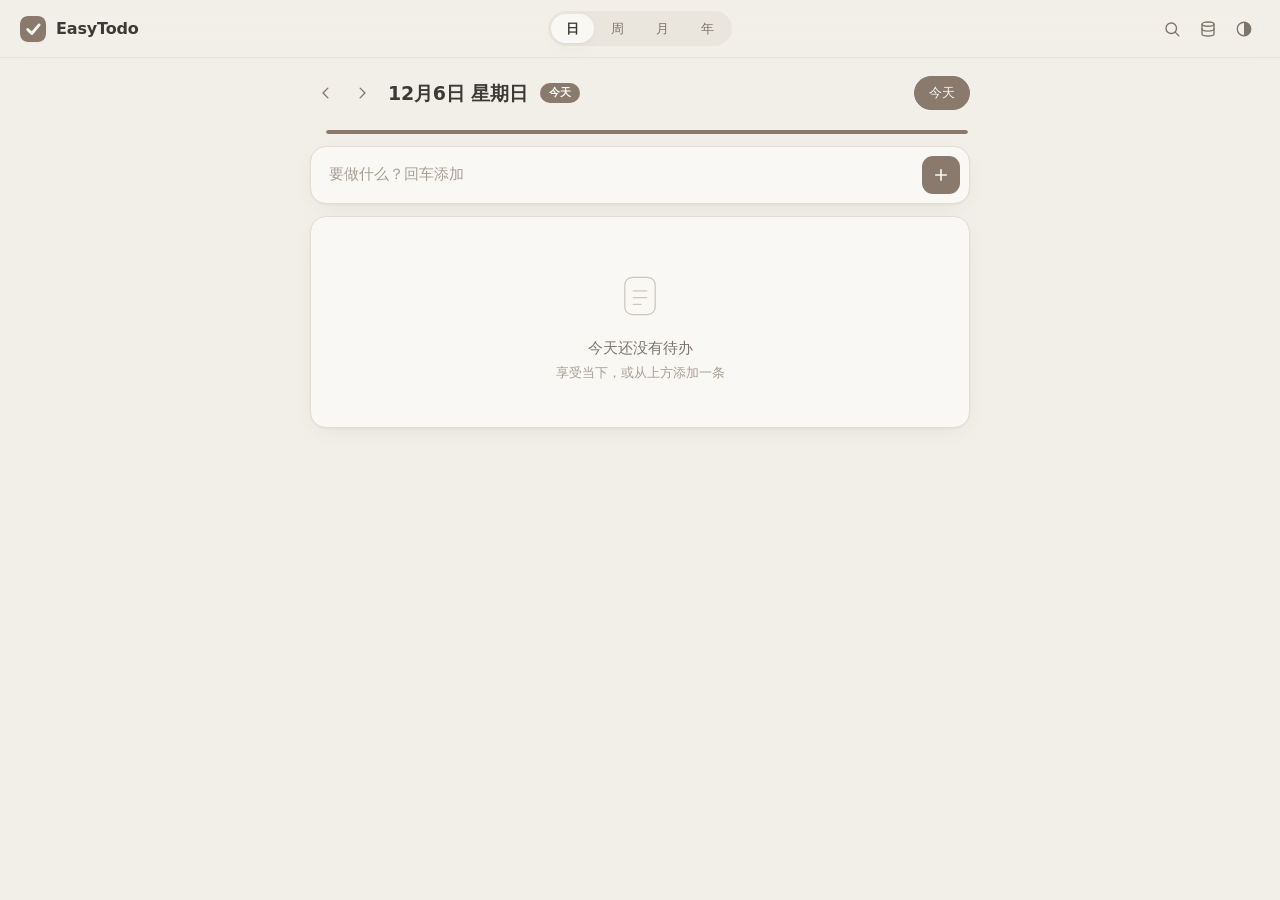
==== EasyTodo.html @ 851d1834 "rename entry to EasyTodo.html with ico icon, add setup.bat for desktop shortcut, and move data file " ====
<!doctype html>
<html lang="zh-CN" data-theme="linen">
<head>
<meta charset="utf-8">
<meta name="viewport" content="width=device-width,initial-scale=1,viewport-fit=cover">
<title>EasyTodo · 极简待办</title>
<meta name="description" content="EasyTodo —— 快速、离线、莫兰迪配色的极简待办清单">
<meta name="color-scheme" content="light dark">
<!-- 应用图标来源：阿里巴巴矢量图标库 iconfont，作者 Pudge1996
     https://www.iconfont.cn/user/detail?spm=a313x.search_index.0.d214f71f6.a36a3a81Rodd0R&uid=200154&nid=kkxEzm7HSVJs
     替换图标：保持文件名 EasyTodo.ico 不变，覆盖 ico/EasyTodo.ico 即可 -->
<link rel="icon" href="ico/EasyTodo.ico">
<script>
/* 首帧前恢复上次主题，避免闪白 */
try{var _s=JSON.parse(localStorage.getItem("easytodo.settings.v1"));if(_s&&_s.theme)document.documentElement.setAttribute("data-theme",_s.theme)}catch(e){}
</script>
<link rel="stylesheet" href="css/base.css">
<link rel="stylesheet" href="css/app.css">
<link rel="stylesheet" href="css/calendar.css">
<script defer src="js/utils.js"></script>
<script defer src="js/store.js"></script>
<script defer src="js/filestore.js"></script>
<script defer src="js/theme.js"></script>
<script defer src="js/view-day.js"></script>
<script defer src="js/view-week.js"></script>
<script defer src="js/view-month.js"></script>
<script defer src="js/view-year.js"></script>
<script defer src="js/app.js"></script>
</head>
<body>
<div id="app">
  <header class="topbar">
    <div class="brand">
      <svg class="logo" viewBox="0 0 64 64" aria-hidden="true"><rect width="64" height="64" rx="16" fill="var(--accent)"/><path d="M19 33l10 10 18-21" stroke="var(--on-accent)" stroke-width="7" fill="none" stroke-linecap="round" stroke-linejoin="round"/></svg>
      <span class="brand-name">EasyTodo</span>
    </div>
    <nav class="tabs" id="tabs" aria-label="视图切换">
      <button class="tab" data-view="day">日</button>
      <button class="tab" data-view="week">周</button>
      <button class="tab" data-view="month">月</button>
      <button class="tab" data-view="year">年</button>
    </nav>
    <div class="actions">
      <button class="icon-btn" id="btn-search" title="搜索（/）" aria-label="搜索">
        <svg viewBox="0 0 24 24"><circle cx="11" cy="11" r="7"/><path d="M16.5 16.5 21 21"/></svg>
      </button>
      <div class="theme-wrap" id="data-wrap">
        <button class="icon-btn" id="btn-data" title="数据存储" aria-label="数据存储" aria-haspopup="true">
          <svg viewBox="0 0 24 24"><ellipse cx="12" cy="5.5" rx="8" ry="2.8"/><path d="M4 5.5V18.5c0 1.55 3.58 2.8 8 2.8s8-1.25 8-2.8V5.5"/><path d="M4 12c0 1.55 3.58 2.8 8 2.8s8-1.25 8-2.8"/></svg>
        </button>
      </div>
      <div class="theme-wrap" id="theme-wrap">
        <button class="icon-btn" id="btn-theme" title="切换主题" aria-label="切换主题" aria-haspopup="true">
          <svg viewBox="0 0 24 24"><circle cx="12" cy="12" r="9"/><path class="fill" d="M12 3a9 9 0 0 1 0 18Z"/></svg>
        </button>
      </div>
    </div>
  </header>

  <div class="toolbar">
    <div class="toolbar-inner">
      <button class="icon-btn" id="btn-prev" title="上一个（←）" aria-label="上一周期">
        <svg viewBox="0 0 24 24"><path d="M14.5 5.5 8 12l6.5 6.5"/></svg>
      </button>
      <button class="icon-btn" id="btn-next" title="下一个（→）" aria-label="下一周期">
        <svg viewBox="0 0 24 24"><path d="M9.5 5.5 16 12l-6.5 6.5"/></svg>
      </button>
      <h1 class="period" id="period-title">—</h1>
      <span class="today-badge" id="today-badge" hidden>今天</span>
      <span class="spacer"></span>
      <button class="pill-btn" id="btn-today">今天</button>
    </div>
  </div>

  <main id="content" class="view"></main>
</div>

<div id="toast" role="status" aria-live="polite">
  <span id="toast-msg"></span>
  <button id="toast-act" hidden></button>
</div>

<noscript><p style="text-align:center;padding:48px;font-size:15px">EasyTodo 需要启用 JavaScript 才能运行。</p></noscript>
</body>
</html>
---- css/base.css ----
/* ============================================================
   EasyTodo · base.css
   重置样式 · 设计令牌 · 莫兰迪主题（4 明 2 暗）
   ============================================================ */

*, *::before, *::after { box-sizing: border-box; }

html {
  -webkit-text-size-adjust: 100%;
  background: var(--bg);
}

body {
  margin: 0;
  font-family: var(--font);
  font-size: 15px;
  line-height: 1.5;
  color: var(--text);
  background: var(--bg);
  -webkit-font-smoothing: antialiased;
  text-rendering: optimizeLegibility;
  min-height: 100vh;
  transition: background-color .35s ease, color .35s ease;
}

h1, h2, h3, p, figure { margin: 0; }
ul, ol { margin: 0; padding: 0; list-style: none; }
button, input, textarea, select { font: inherit; color: inherit; }
button { background: none; border: 0; padding: 0; cursor: pointer; }
input { outline: 0; }
svg { display: block; }
i { font-style: normal; }

::selection { background: var(--accent-soft); }
:focus-visible { outline: 2px solid var(--accent); outline-offset: 2px; }

* { scrollbar-width: thin; scrollbar-color: var(--border-strong) transparent; }
::-webkit-scrollbar { width: 9px; height: 9px; }
::-webkit-scrollbar-thumb {
  background: var(--border-strong);
  border-radius: 8px;
  border: 2px solid transparent;
  background-clip: content-box;
}
::-webkit-scrollbar-track { background: transparent; }

/* ---------- 全局令牌 ---------- */
:root {
  --font: system-ui, -apple-system, "Segoe UI", Roboto, "PingFang SC", "Hiragino Sans GB", "Microsoft YaHei UI", "Microsoft YaHei", sans-serif;
  --radius-s: 8px;
  --radius: 12px;
  --radius-l: 16px;
  --dur: .22s;
  --ease: cubic-bezier(.22, 1, .36, 1);
}

/* ---------- 莫兰迪主题 ---------- */

/* 亚麻米（默认 · 明） */
:root, [data-theme="linen"] {
  color-scheme: light;
  --bg: #F2EFE9;
  --surface: #FAF8F4;
  --surface-2: #EAE6DE;
  --border: #E2DDD2;
  --border-strong: #CFC7B8;
  --text: #3D3935;
  --text-2: #7C756B;
  --text-3: #A79E92;
  --accent: #8A7A6D;
  --on-accent: #FAF8F4;
  --accent-soft: rgba(138, 122, 109, .12);
  --danger: #B5736C;
  --c1: #C4A6A2; --c2: #A6B09B; --c3: #9DB0BC; --c4: #B0A4B6; --c5: #CDB894; --c6: #C69B80;
  --glow-1: rgba(196, 166, 162, .24);
  --glow-2: rgba(157, 176, 188, .20);
  --shadow-1: 0 1px 2px rgba(61,57,53,.04), 0 6px 24px -10px rgba(61,57,53,.14);
  --shadow-2: 0 16px 48px -12px rgba(61,57,53,.28);
}

/* 豆沙粉（明） */
[data-theme="rose"] {
  color-scheme: light;
  --bg: #F3EDEB;
  --surface: #FBF7F5;
  --surface-2: #EBE0DC;
  --border: #E6D9D4;
  --border-strong: #D4C0BA;
  --text: #43393A;
  --text-2: #867371;
  --text-3: #AC9A96;
  --accent: #AC7F7C;
  --on-accent: #FBF7F5;
  --accent-soft: rgba(172, 127, 124, .13);
  --danger: #B5736C;
  --c1: #C4A0A0; --c2: #A9B0A1; --c3: #9DAEBE; --c4: #B1A2B8; --c5: #D2BC97; --c6: #C89B84;
  --glow-1: rgba(196, 160, 160, .26);
  --glow-2: rgba(205, 188, 151, .18);
  --shadow-1: 0 1px 2px rgba(67,57,58,.04), 0 6px 24px -10px rgba(67,57,58,.14);
  --shadow-2: 0 16px 48px -12px rgba(67,57,58,.28);
}

/* 鼠尾草（明） */
[data-theme="sage"] {
  color-scheme: light;
  --bg: #EEF1EC;
  --surface: #F8FAF6;
  --surface-2: #E1E7DC;
  --border: #DCE2D4;
  --border-strong: #C6CFC0;
  --text: #3A4034;
  --text-2: #77816F;
  --text-3: #9DA694;
  --accent: #75886F;
  --on-accent: #F8FAF6;
  --accent-soft: rgba(117, 136, 111, .13);
  --danger: #B5736C;
  --c1: #C2A3A0; --c2: #A3B295; --c3: #98AEBD; --c4: #AC9FB6; --c5: #C9B78E; --c6: #C09B7F;
  --glow-1: rgba(163, 178, 149, .26);
  --glow-2: rgba(157, 176, 188, .16);
  --shadow-1: 0 1px 2px rgba(58,64,52,.04), 0 6px 24px -10px rgba(58,64,52,.14);
  --shadow-2: 0 16px 48px -12px rgba(58,64,52,.28);
}

/* 晨雾蓝（明） */
[data-theme="mist"] {
  color-scheme: light;
  --bg: #EEF0F2;
  --surface: #F9FAFB;
  --surface-2: #E3E7EB;
  --border: #DDE2E7;
  --border-strong: #C9D1D8;
  --text: #363B41;
  --text-2: #737C85;
  --text-3: #9AA3AC;
  --accent: #7C8FA0;
  --on-accent: #F9FAFB;
  --accent-soft: rgba(124, 143, 160, .13);
  --danger: #B5736C;
  --c1: #C2A3A0; --c2: #A3B295; --c3: #9DB0BC; --c4: #AC9FB6; --c5: #C9B78E; --c6: #C09B7F;
  --glow-1: rgba(157, 176, 188, .26);
  --glow-2: rgba(196, 166, 162, .16);
  --shadow-1: 0 1px 2px rgba(54,59,65,.04), 0 6px 24px -10px rgba(54,59,65,.14);
  --shadow-2: 0 16px 48px -12px rgba(54,59,65,.28);
}

/* 夜 · 墨（暗 · 暖炭） */
[data-theme="ink"] {
  color-scheme: dark;
  --bg: #232227;
  --surface: #2B2A30;
  --surface-2: #34333A;
  --border: #3A3941;
  --border-strong: #4C4B55;
  --text: #E8E4DC;
  --text-2: #A8A29A;
  --text-3: #7B756D;
  --accent: #A8988A;
  --on-accent: #232227;
  --accent-soft: rgba(168, 152, 138, .16);
  --danger: #C98D86;
  --c1: #B58F8B; --c2: #93A28B; --c3: #8AA0B0; --c4: #9C8FA6; --c5: #B4A17F; --c6: #B28A6E;
  --glow-1: rgba(181, 143, 139, .09);
  --glow-2: rgba(138, 160, 176, .09);
  --shadow-1: 0 1px 2px rgba(0,0,0,.30), 0 8px 28px -10px rgba(0,0,0,.42);
  --shadow-2: 0 18px 52px -12px rgba(0,0,0,.60);
}

/* 夜 · 雾蓝（暗 · 冷调） */
[data-theme="ocean"] {
  color-scheme: dark;
  --bg: #20242B;
  --surface: #282D36;
  --surface-2: #313844;
  --border: #38404C;
  --border-strong: #4B5563;
  --text: #E2E6EA;
  --text-2: #9AA5B1;
  --text-3: #6F7A87;
  --accent: #8FA3B3;
  --on-accent: #20242B;
  --accent-soft: rgba(143, 163, 179, .16);
  --danger: #C98D86;
  --c1: #B08A88; --c2: #90A48F; --c3: #88A0B4; --c4: #9A8DA8; --c5: #B0A07E; --c6: #B08566;
  --glow-1: rgba(136, 160, 180, .11);
  --glow-2: rgba(176, 138, 136, .08);
  --shadow-1: 0 1px 2px rgba(0,0,0,.30), 0 8px 28px -10px rgba(0,0,0,.42);
  --shadow-2: 0 18px 52px -12px rgba(0,0,0,.60);
}

/* 背景氛围光 */
body::before {
  content: "";
  position: fixed;
  inset: 0;
  z-index: -1;
  pointer-events: none;
  background:
    radial-gradient(640px 320px at 88% -60px, var(--glow-1), transparent 70%),
    radial-gradient(560px 300px at -80px 24%, var(--glow-2), transparent 70%);
}

/* 主题切换时的全局颜色过渡 */
body.theming, body.theming *, body.theming *::before, body.theming *::after {
  transition: background-color .35s ease, color .35s ease,
              border-color .35s ease, box-shadow .35s ease, fill .35s ease, stroke .35s ease !important;
}

/* 动效减弱 */
@media (prefers-reduced-motion: reduce) {
  *, *::before, *::after {
    animation-duration: .01ms !important;
    animation-iteration-count: 1 !important;
    transition-duration: .01ms !important;
  }
}
---- css/app.css ----
/* ============================================================
   EasyTodo · app.css
   应用外壳 · 工具栏 · 日视图 · 搜索 · Toast · 主题弹层
   ============================================================ */

/* ---------- 顶栏 ---------- */
.topbar {
  position: sticky;
  top: 0;
  z-index: 20;
  display: grid;
  grid-template-columns: 1fr auto 1fr;
  align-items: center;
  gap: 12px;
  height: 58px;
  padding: 0 20px;
  background: color-mix(in srgb, var(--bg) 82%, transparent);
  -webkit-backdrop-filter: blur(14px) saturate(1.4);
  backdrop-filter: blur(14px) saturate(1.4);
  border-bottom: 1px solid color-mix(in srgb, var(--border) 62%, transparent);
}

.brand {
  display: flex;
  align-items: center;
  gap: 10px;
  font-weight: 700;
  font-size: 16px;
  letter-spacing: -.01em;
  justify-self: start;
}
.logo { width: 26px; height: 26px; border-radius: 8px; box-shadow: var(--shadow-1); }

.tabs {
  display: flex;
  gap: 2px;
  padding: 3px;
  border-radius: 999px;
  background: var(--surface-2);
}
.tab {
  padding: 5px 15px;
  border-radius: 999px;
  font-size: 13px;
  color: var(--text-2);
  transition: background-color var(--dur), color var(--dur), box-shadow var(--dur);
}
.tab:hover { color: var(--text); }
.tab.on {
  background: var(--surface);
  color: var(--text);
  font-weight: 600;
  box-shadow: var(--shadow-1);
}

.actions {
  display: flex;
  align-items: center;
  gap: 4px;
  justify-self: end;
}

.icon-btn {
  width: 32px;
  height: 32px;
  border-radius: 9px;
  display: grid;
  place-items: center;
  color: var(--text-2);
  transition: background-color var(--dur), color var(--dur);
}
.icon-btn:hover { background: var(--surface-2); color: var(--text); }
.icon-btn svg {
  width: 18px;
  height: 18px;
  fill: none;
  stroke: currentColor;
  stroke-width: 1.8;
  stroke-linecap: round;
  stroke-linejoin: round;
}
.icon-btn svg .fill { fill: currentColor; stroke: none; }

.theme-wrap { position: relative; }

/* 主题弹层 */
.theme-pop {
  position: absolute;
  right: 0;
  top: 42px;
  min-width: 196px;
  display: grid;
  grid-template-columns: 1fr 1fr;
  gap: 2px;
  padding: 6px;
  background: var(--surface);
  border: 1px solid var(--border);
  border-radius: 14px;
  box-shadow: var(--shadow-2);
  z-index: 40;
  animation: pop-in .18s var(--ease);
}
.swatch {
  display: flex;
  align-items: center;
  gap: 8px;
  padding: 8px 10px;
  border-radius: 9px;
  font-size: 12.8px;
  color: var(--text-2);
  white-space: nowrap;
  transition: background-color var(--dur), color var(--dur);
}
.swatch:hover { background: var(--surface-2); color: var(--text); }
.swatch.on { background: var(--accent-soft); color: var(--text); font-weight: 600; }
.swatch .dots { display: flex; }
.swatch .dots i {
  width: 13px; height: 13px;
  border-radius: 50%;
  border: 1.5px solid color-mix(in srgb, var(--surface) 70%, transparent);
}
.swatch .dots i:first-child { margin-right: -5px; }

/* 数据面板 */
.data-pop {
  position: absolute;
  right: 0;
  top: 42px;
  min-width: 256px;
  display: flex;
  flex-direction: column;
  gap: 7px;
  padding: 12px;
  background: var(--surface);
  border: 1px solid var(--border);
  border-radius: 14px;
  box-shadow: var(--shadow-2);
  z-index: 40;
  animation: pop-in .18s var(--ease);
}
.dp-status {
  display: flex;
  align-items: center;
  gap: 8px;
  font-size: 12.5px;
  color: var(--text-2);
  padding-bottom: 8px;
  border-bottom: 1px solid var(--border);
}
.dp-dot {
  flex: none;
  width: 8px;
  height: 8px;
  border-radius: 50%;
  background: var(--text-3);
}
.dp-dot.ok { background: var(--c2); }
.dp-dot.warn { background: var(--c5); }

.dp-main {
  padding: 8px 10px;
  border-radius: 9px;
  background: var(--accent);
  color: var(--on-accent);
  font-size: 13px;
  font-weight: 600;
  text-align: center;
  transition: filter var(--dur);
}
.dp-main:hover { filter: brightness(1.06); }
.dp-main.ghost { background: var(--surface-2); color: var(--text); }

.dp-actions { display: flex; gap: 5px; }
.dp-btn {
  flex: 1;
  padding: 7px 6px;
  border-radius: 8px;
  border: 1px solid var(--border);
  font-size: 12.3px;
  color: var(--text-2);
  white-space: nowrap;
  transition: color var(--dur), border-color var(--dur), background-color var(--dur);
}
.dp-btn:hover:not(:disabled) {
  color: var(--text);
  border-color: var(--border-strong);
  background: var(--surface-2);
}
.dp-btn:disabled { opacity: .4; cursor: not-allowed; }

.dp-link {
  font-size: 11.5px;
  color: var(--text-3);
  text-decoration: underline;
  text-underline-offset: 3px;
  align-self: center;
}
.dp-link:hover { color: var(--danger); }

.dp-note {
  font-size: 11px;
  line-height: 1.6;
  color: var(--text-3);
  border-top: 1px dashed var(--border);
  padding-top: 8px;
}

/* ---------- 工具栏 ---------- */
.toolbar { padding: 18px 0 6px; }
.toolbar-inner {
  margin: 0 auto;
  display: flex;
  align-items: center;
  gap: 4px;
  padding: 0 20px;
}
.period {
  font-size: 19px;
  font-weight: 650;
  letter-spacing: -.01em;
  margin-left: 6px;
  font-variant-numeric: tabular-nums;
}
.today-badge {
  font-size: 11px;
  font-weight: 600;
  padding: 2px 9px;
  margin-left: 8px;
  border-radius: 999px;
  background: var(--accent);
  color: var(--on-accent);
}
.spacer { flex: 1; }

.pill-btn {
  padding: 6px 14px;
  border-radius: 999px;
  border: 1px solid var(--border);
  background: var(--surface);
  color: var(--text-2);
  font-size: 13px;
  transition: color var(--dur), border-color var(--dur), background-color var(--dur);
}
.pill-btn:hover { color: var(--text); border-color: var(--border-strong); }
.pill-btn.on {
  background: var(--accent);
  border-color: var(--accent);
  color: var(--on-accent);
}

/* ---------- 视图容器宽度 ---------- */
.view { margin: 0 auto; padding: 12px 20px 90px; }
body[data-view="day"]   .view { max-width: 700px; }
body[data-view="week"]  .view { max-width: 1120px; }
body[data-view="month"] .view { max-width: 980px; }
body[data-view="year"]  .view { max-width: 1120px; }
body[data-view="day"]   .toolbar-inner { max-width: 700px; }
body[data-view="week"]  .toolbar-inner { max-width: 1120px; }
body[data-view="month"] .toolbar-inner { max-width: 980px; }
body[data-view="year"]  .toolbar-inner { max-width: 1120px; }

/* ---------- 通用卡片 ---------- */
.card {
  background: var(--surface);
  border: 1px solid var(--border);
  border-radius: var(--radius-l);
  box-shadow: var(--shadow-1);
}

/* ---------- 日视图 ---------- */
.day-meta {
  display: flex;
  align-items: center;
  gap: 14px;
  margin: 2px 2px 12px;
}
.day-meta .num {
  font-size: 12.5px;
  color: var(--text-2);
  white-space: nowrap;
  font-variant-numeric: tabular-nums;
}
.progress {
  flex: 1;
  height: 4px;
  border-radius: 3px;
  background: var(--surface-2);
  overflow: hidden;
}
.progress > i {
  display: block;
  height: 100%;
  border-radius: 3px;
  background: var(--accent);
  transition: width .45s var(--ease), background-color .35s ease;
}

.add-card {
  display: flex;
  align-items: center;
  gap: 8px;
  padding: 9px 9px 9px 16px;
  margin-bottom: 12px;
}
.add-card input {
  flex: 1;
  min-width: 0;
  border: 0;
  background: none;
  font-size: 15px;
  color: var(--text);
}
.add-card input::placeholder { color: var(--text-3); }
.add-card.shake { animation: shake .35s ease; }
@keyframes shake {
  20% { transform: translateX(-4px); }
  45% { transform: translateX(4px); }
  70% { transform: translateX(-2px); }
  90% { transform: translateX(2px); }
}
.add-btn {
  flex: none;
  width: 38px;
  height: 38px;
  border-radius: 11px;
  display: grid;
  place-items: center;
  background: var(--accent);
  color: var(--on-accent);
  transition: transform .15s var(--ease), filter var(--dur);
}
.add-btn:hover { filter: brightness(1.06); }
.add-btn:active { transform: scale(.92); }
.add-btn svg {
  width: 18px; height: 18px;
  fill: none; stroke: currentColor;
  stroke-width: 2.2; stroke-linecap: round;
}

.list-card { padding: 6px; }

/* 单条待办 */
.todo {
  display: flex;
  align-items: center;
  gap: 11px;
  padding: 11px 10px 11px 13px;
  border-radius: var(--radius);
  transition: background-color .15s, height .28s var(--ease),
              opacity .22s, padding .28s var(--ease);
}
.todo:hover { background: var(--surface-2); }
.todo.leaving {
  height: 0 !important;
  opacity: 0;
  padding-top: 0 !important;
  padding-bottom: 0 !important;
  overflow: hidden;
  pointer-events: none;
}
.todo.item-in { animation: item-in .32s var(--ease) both; }
@keyframes item-in {
  from { opacity: 0; transform: translateY(6px); }
  to   { opacity: 1; transform: none; }
}

.tick {
  flex: none;
  width: 4px;
  height: 17px;
  border-radius: 3px;
  background: var(--cc, var(--accent));
  transition: opacity .3s, background-color .3s;
}
.todo.done .tick { opacity: .35; }

.check {
  flex: none;
  width: 21px;
  height: 21px;
  border-radius: 7px;
  border: 1.5px solid var(--text-3);
  display: grid;
  place-items: center;
  transition: background-color .2s, border-color .2s, transform .15s var(--ease);
}
.check:hover { border-color: var(--accent); }
.check:active { transform: scale(.88); }
.check svg {
  width: 13px;
  height: 13px;
  fill: none;
  stroke: var(--on-accent);
  stroke-width: 2.8;
  stroke-linecap: round;
  stroke-linejoin: round;
  stroke-dasharray: 20;
  stroke-dashoffset: 20;
  transition: stroke-dashoffset .3s var(--ease) .05s;
}
.todo.done .check { background: var(--accent); border-color: var(--accent); }
.todo.done .check svg { stroke-dashoffset: 0; }

.todo .title {
  font-size: 14.8px;
  line-height: 1.45;
  word-break: break-word;
  transition: color .3s;
  cursor: default;
}
.todo.done .title {
  color: var(--text-3);
  text-decoration: line-through;
  text-decoration-thickness: 1px;
  text-decoration-color: var(--text-3);
}

.acts {
  margin-left: auto;
  display: flex;
  gap: 2px;
  opacity: 0;
  transition: opacity .15s;
}
.todo:hover .acts, .todo:focus-within .acts { opacity: 1; }
@media (hover: none) { .acts { opacity: .65; } }

.mini-btn {
  width: 26px;
  height: 26px;
  border-radius: 7px;
  display: grid;
  place-items: center;
  color: var(--text-3);
  transition: background-color .15s, color .15s;
}
.mini-btn:hover { background: var(--border); color: var(--text); }
.mini-btn.danger:hover { color: var(--danger); }
.mini-btn svg {
  width: 15px; height: 15px;
  fill: none; stroke: currentColor;
  stroke-width: 1.8; stroke-linecap: round; stroke-linejoin: round;
}

.edit-input {
  flex: 1;
  min-width: 0;
  background: none;
  border: 0;
  border-bottom: 1.5px solid var(--accent);
  font-size: 14.8px;
  padding: 2px 0;
  color: var(--text);
}

/* 分组标签 */
.group-label {
  display: flex;
  align-items: center;
  gap: 10px;
  padding: 14px 8px 6px;
  font-size: 11.5px;
  letter-spacing: .08em;
  color: var(--text-3);
  user-select: none;
}
.group-label::after { content: ""; flex: 1; height: 1px; background: var(--border); }

/* 空状态 */
.empty {
  text-align: center;
  padding: 46px 0 38px;
  color: var(--text-3);
}
.empty svg {
  width: 54px; height: 54px;
  margin: 0 auto 14px;
  fill: none;
  stroke: currentColor;
  stroke-width: 1.5;
  stroke-linecap: round;
  opacity: .55;
}
.empty .t1 { font-size: 15px; color: var(--text-2); font-weight: 550; }
.empty .t2 { font-size: 12.5px; margin-top: 5px; }

/* ---------- 喝彩动画粒子 ---------- */
.confetti {
  position: fixed;
  pointer-events: none;
  z-index: 90;
  border-radius: 2px;
}
.cheer {
  position: fixed;
  pointer-events: none;
  z-index: 90;
  font-size: 22px;
}

/* ---------- Toast ---------- */
#toast {
  position: fixed;
  left: 50%;
  bottom: 30px;
  z-index: 80;
  display: flex;
  align-items: center;
  gap: 14px;
  max-width: min(86vw, 480px);
  padding: 11px 18px;
  border-radius: 13px;
  background: var(--text);
  color: var(--bg);
  font-size: 13.5px;
  box-shadow: var(--shadow-2);
  opacity: 0;
  transform: translateX(-50%) translateY(10px);
  pointer-events: none;
  transition: opacity .3s var(--ease), transform .3s var(--ease);
}
#toast.show {
  opacity: 1;
  transform: translateX(-50%);
  pointer-events: auto;
}
#toast #toast-msg {
  overflow: hidden;
  text-overflow: ellipsis;
  white-space: nowrap;
}
#toast #toast-act {
  font-weight: 650;
  letter-spacing: .02em;
  text-decoration: underline;
  text-underline-offset: 3px;
  opacity: .9;
}
#toast #toast-act:hover { opacity: 1; }

/* ---------- 搜索浮层 ---------- */
.overlay {
  position: fixed;
  inset: 0;
  z-index: 60;
  display: none;
  justify-content: center;
  align-items: flex-start;
  padding: 12vh 16px 0;
  background: color-mix(in srgb, var(--text) 16%, transparent);
  -webkit-backdrop-filter: blur(6px);
  backdrop-filter: blur(6px);
}
.overlay.open { display: flex; }

.search-panel {
  width: min(580px, 100%);
  background: var(--surface);
  border: 1px solid var(--border);
  border-radius: 18px;
  box-shadow: var(--shadow-2);
  overflow: hidden;
  animation: pop-in .2s var(--ease);
}
@keyframes pop-in {
  from { opacity: 0; transform: translateY(-6px) scale(.98); }
  to   { opacity: 1; transform: none; }
}
.search-row {
  display: flex;
  align-items: center;
  gap: 10px;
  padding: 15px 18px;
}
.search-row svg {
  width: 18px; height: 18px;
  fill: none; stroke: var(--text-3);
  stroke-width: 1.8; stroke-linecap: round;
}
.search-row input {
  flex: 1;
  min-width: 0;
  border: 0;
  background: none;
  font-size: 15.5px;
  color: var(--text);
}
.search-row input::placeholder { color: var(--text-3); }
.search-row kbd {
  font-family: var(--font);
  font-size: 11px;
  color: var(--text-3);
  border: 1px solid var(--border);
  border-radius: 6px;
  padding: 2px 6px;
}
.search-hint, .search-empty {
  padding: 30px 18px;
  text-align: center;
  color: var(--text-3);
  font-size: 13px;
}
.results {
  max-height: 52vh;
  overflow-y: auto;
  border-top: 1px solid var(--border);
  padding: 6px;
}
.result {
  display: flex;
  align-items: center;
  gap: 10px;
  padding: 10px 12px;
  border-radius: 10px;
  font-size: 14px;
  cursor: pointer;
  transition: background-color .12s;
}
.result:hover { background: var(--surface-2); }
.result .rdate {
  flex: none;
  min-width: 96px;
  font-size: 12px;
  color: var(--text-2);
  font-variant-numeric: tabular-nums;
}
.result .rdate.today { color: var(--accent); font-weight: 650; }
.rdot {
  flex: none;
  width: 8px; height: 8px;
  border-radius: 50%;
  background: var(--cc, var(--accent));
}
.result .rtitle {
  flex: 1;
  min-width: 0;
  overflow: hidden;
  text-overflow: ellipsis;
  white-space: nowrap;
}
.result.done .rtitle {
  text-decoration: line-through;
  color: var(--text-3);
}

/* ---------- 响应式 ---------- */
@media (max-width: 640px) {
  .topbar { padding: 0 12px; height: 54px; }
  .brand-name { display: none; }
  .tab { padding: 5px 11px; }
  .toolbar-inner, .view { padding-left: 14px; padding-right: 14px; }
  .period { font-size: 17px; }
  .day-head h2 { font-size: 23px; }
}
---- css/calendar.css ----
/* ============================================================
   EasyTodo · calendar.css
   周视图 · 月视图 · 年视图
   ============================================================ */

/* ============ 周视图 ============ */
.week-scroller { overflow-x: auto; padding-bottom: 6px; }
.week {
  display: grid;
  grid-template-columns: repeat(7, 1fr);
  gap: 8px;
  min-width: 860px;
}

.wcol {
  display: flex;
  flex-direction: column;
  min-height: 400px;
  background: var(--surface);
  border: 1px solid var(--border);
  border-radius: var(--radius-l);
  box-shadow: var(--shadow-1);
  overflow: hidden;
  transition: border-color var(--dur), box-shadow var(--dur);
}
.wcol.today {
  border-color: var(--accent);
  box-shadow: 0 0 0 1px var(--accent), var(--shadow-1);
  background: color-mix(in srgb, var(--accent) 5%, var(--surface));
}

.wcol-h {
  display: flex;
  align-items: baseline;
  gap: 6px;
  padding: 11px 13px 9px;
  border-bottom: 1px solid var(--border);
}
.wcol.today .wcol-h { border-bottom-color: color-mix(in srgb, var(--accent) 35%, transparent); }
.wcol-h .wd { font-size: 12px; color: var(--text-3); }
.wcol-h .wnum {
  font-size: 16px;
  font-weight: 650;
  font-variant-numeric: tabular-nums;
}
.wcol.today .wnum { color: var(--accent); }
.wcol-h .wcnt {
  margin-left: auto;
  font-size: 11px;
  color: var(--text-3);
  font-variant-numeric: tabular-nums;
}

.wcol-b {
  flex: 1;
  overflow-y: auto;
  padding: 7px;
  display: flex;
  flex-direction: column;
  gap: 4px;
}
.chip {
  display: flex;
  align-items: center;
  gap: 7px;
  width: 100%;
  text-align: left;
  padding: 6px 8px;
  border-radius: var(--radius-s);
  background: var(--surface-2);
  transition: filter .15s, background-color .15s;
}
.chip:hover { filter: brightness(.97); }
.chip .cdot {
  flex: none;
  width: 7px; height: 7px;
  border-radius: 50%;
  background: var(--cc, var(--accent));
  transition: background-color .3s;
}
.chip .ctext {
  font-size: 12.6px;
  line-height: 1.4;
  overflow: hidden;
  text-overflow: ellipsis;
  white-space: nowrap;
  transition: color .3s;
}
.chip.done { background: transparent; }
.chip.done .cdot { background: var(--text-3); }
.chip.done .ctext {
  color: var(--text-3);
  text-decoration: line-through;
  text-decoration-thickness: 1px;
}

.wcol-empty {
  padding: 14px 0;
  text-align: center;
  color: var(--text-3);
  font-size: 11.5px;
  opacity: .7;
}

.wcol-f {
  padding: 8px;
  border-top: 1px dashed var(--border);
  color: var(--text-3);
  font-size: 12px;
  text-align: center;
  transition: color var(--dur), background-color var(--dur);
}
.wcol-f:hover { color: var(--accent); background: var(--accent-soft); }

/* ============ 月视图 ============ */
.weekdays {
  display: grid;
  grid-template-columns: repeat(7, 1fr);
  gap: 6px;
  margin-bottom: 8px;
}
.weekdays span {
  text-align: center;
  font-size: 12px;
  color: var(--text-3);
  user-select: none;
}

.month {
  display: grid;
  grid-template-columns: repeat(7, 1fr);
  gap: 6px;
}

.mcell {
  display: flex;
  flex-direction: column;
  gap: 5px;
  min-height: 108px;
  padding: 8px 9px;
  background: var(--surface);
  border: 1px solid var(--border);
  border-radius: var(--radius);
  cursor: pointer;
  transition: border-color var(--dur), box-shadow var(--dur), transform .15s var(--ease);
}
.mcell:hover {
  border-color: var(--border-strong);
  box-shadow: var(--shadow-1);
}
.mcell:active { transform: scale(.985); }
.mcell.out { opacity: .42; }
.mcell.today {
  border-color: var(--accent);
  box-shadow: 0 0 0 1px var(--accent);
  background: color-mix(in srgb, var(--accent) 5%, var(--surface));
}

.mcell-top {
  display: flex;
  align-items: center;
  justify-content: space-between;
  gap: 4px;
}
.mnum {
  width: 23px;
  height: 23px;
  display: grid;
  place-items: center;
  border-radius: 50%;
  font-size: 12.5px;
  color: var(--text-2);
  font-variant-numeric: tabular-nums;
}
.mcell.today .mnum {
  background: var(--accent);
  color: var(--on-accent);
  font-weight: 650;
}
.mmore {
  font-size: 11px;
  color: var(--text-3);
  font-variant-numeric: tabular-nums;
}

.mchips {
  display: flex;
  flex-direction: column;
  gap: 3px;
  overflow: hidden;
}
.mchip {
  display: flex;
  align-items: center;
  gap: 6px;
  min-width: 0;
  font-size: 11.8px;
  line-height: 1.5;
  color: var(--text-2);
}
.mchip i {
  flex: none;
  width: 6px; height: 6px;
  border-radius: 50%;
  background: var(--cc, var(--accent));
  transition: background-color .3s;
}
.mchip span {
  overflow: hidden;
  text-overflow: ellipsis;
  white-space: nowrap;
  transition: color .3s;
}
.mchip.done span {
  color: var(--text-3);
  text-decoration: line-through;
  text-decoration-thickness: 1px;
}
.mchip.done i { background: var(--text-3); }

/* 移动端指示点（配合 media query 显示） */
.mdots { display: none; gap: 4px; flex-wrap: wrap; margin-top: auto; }
.mdots i {
  width: 5px; height: 5px;
  border-radius: 50%;
  background: var(--cc, var(--accent));
}

/* ============ 年视图 ============ */
.year-grid {
  display: grid;
  grid-template-columns: repeat(auto-fill, minmax(216px, 1fr));
  gap: 12px;
}

.ym {
  padding: 13px 13px 11px;
  background: var(--surface);
  border: 1px solid var(--border);
  border-radius: var(--radius-l);
  box-shadow: var(--shadow-1);
}
.ym-h {
  display: flex;
  align-items: center;
  justify-content: space-between;
  width: 100%;
  padding: 2px 2px 10px;
  border-radius: 8px;
  transition: color var(--dur);
}
.ym-h .ym-name { font-size: 13.5px; font-weight: 650; }
.ym-h .ym-count {
  font-size: 11px;
  color: var(--text-3);
  font-variant-numeric: tabular-nums;
}
.ym-h:hover .ym-name { color: var(--accent); }
.ym-h:hover .ym-count { color: var(--text-2); }

.ym-dots {
  display: grid;
  grid-template-columns: repeat(7, 1fr);
  gap: 3px;
}
.ym-d {
  width: 100%;
  aspect-ratio: 1;
  border-radius: 5px;
  background: var(--surface-2);
  transition: transform .12s var(--ease), box-shadow var(--dur), background-color .3s;
}
.ym-d:hover { transform: scale(1.18); }
.ym-d[data-l="1"] { background: color-mix(in srgb, var(--accent) 30%, var(--surface-2)); }
.ym-d[data-l="2"] { background: color-mix(in srgb, var(--accent) 62%, var(--surface-2)); }
.ym-d[data-l="3"] { background: var(--accent); }
.ym-d.today { box-shadow: inset 0 0 0 1.5px var(--text-2); }
.ym-d.blank { background: none; pointer-events: none; }

/* ---------- 响应式 ---------- */
@media (max-width: 900px) {
  .wcol { min-height: 320px; }
}

@media (max-width: 640px) {
  .week { min-width: 820px; }
  .mcell { min-height: 64px; padding: 6px 7px; }
  .mchips { display: none; }
  .mdots { display: flex; }
  .mnum { width: 21px; height: 21px; font-size: 11.5px; }
  .year-grid { grid-template-columns: repeat(auto-fill, minmax(158px, 1fr)); gap: 8px; }
  .ym { padding: 10px 10px 8px; }
}
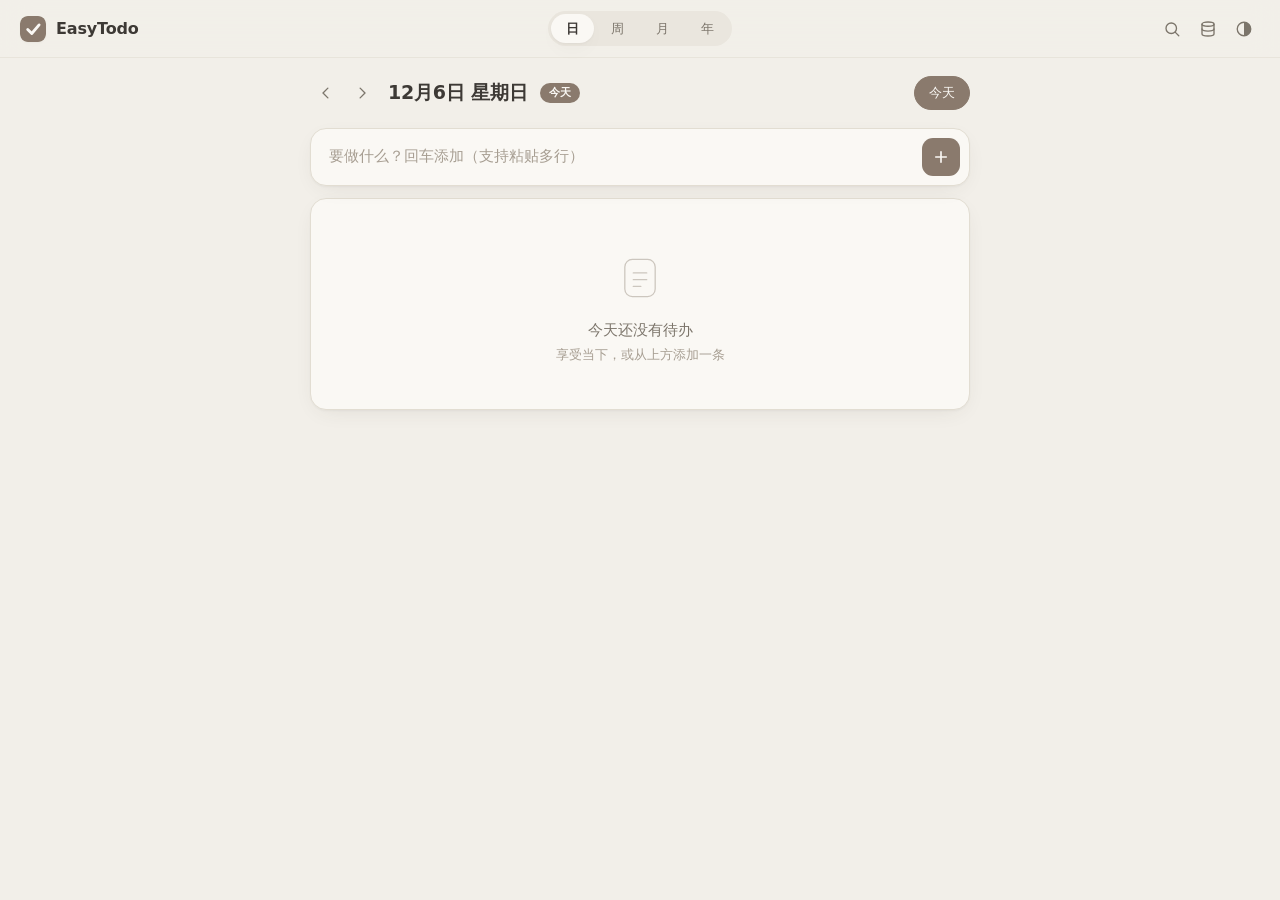
==== commit e0fd1bbf: "Add dual side rails: calendar navigator and today overview for wide screens" ====
--- a/EasyTodo.html
+++ b/EasyTodo.html
@@ -25,6 +25,7 @@
 <script defer src="js/view-week.js"></script>
 <script defer src="js/view-month.js"></script>
 <script defer src="js/view-year.js"></script>
+<script defer src="js/rail.js"></script>
 <script defer src="js/app.js"></script>
 </head>
 <body>
@@ -72,7 +73,12 @@
     </div>
   </div>
 
+  <!-- 双翼侧栏（≥1240px 宽屏显示）：左=日历导航 · 右=今日概览 -->
+  <aside id="rail-left" class="rail" aria-label="日历导航"></aside>
+
   <main id="content" class="view"></main>
+
+  <aside id="rail-right" class="rail" aria-label="今日概览"></aside>
 </div>
 
 <div id="toast" role="status" aria-live="polite">
--- a/css/base.css
+++ b/css/base.css
@@ -4,6 +4,9 @@
    ============================================================ */
 
 *, *::before, *::after { box-sizing: border-box; }
+
+/* hidden 属性必须始终生效（防止组件的 display 覆盖 UA 的 display:none） */
+[hidden] { display: none !important; }
 
 html {
   -webkit-text-size-adjust: 100%;
--- a/css/app.css
+++ b/css/app.css
@@ -280,6 +280,12 @@
   white-space: nowrap;
   font-variant-numeric: tabular-nums;
 }
+/* 过去日期的一键顺延按钮 */
+.day-meta .carry-btn {
+  flex-shrink: 0;
+  padding: 4px 12px;
+  font-size: 12px;
+}
 .progress {
   flex: 1;
   height: 4px;
@@ -336,6 +342,305 @@
   fill: none; stroke: currentColor;
   stroke-width: 2.2; stroke-linecap: round;
 }
+
+/* 过去日期锁定态 + 补记模式开关 */
+.add-card.locked input { color: var(--text-3); cursor: not-allowed; }
+.add-card.locked .add-btn { opacity: .35; pointer-events: none; }
+.bf-btn { flex: none; padding: 4px 11px; font-size: 12px; }
+.check:disabled { cursor: default; }
+.check:disabled:active { transform: none; }
+.check:disabled:hover { border-color: var(--accent); }
+
+/* 补记时间选择弹窗 */
+.bf-mask {
+  position: fixed;
+  inset: 0;
+  z-index: 70;
+  background: var(--mask, rgba(30, 25, 20, .35));
+  display: flex;
+  align-items: center;
+  justify-content: center;
+  padding: 20px;
+  animation: bf-in .18s ease;
+}
+@keyframes bf-in { from { opacity: 0; } }
+.bf-card { width: min(340px, 94vw); padding: 18px 18px 14px; }
+.bf-head { font-size: 15.5px; margin: 0 0 2px; }
+.bf-sub { font-size: 12px; color: var(--text-3); margin: 0 0 12px; }
+.bf-title {
+  width: 100%;
+  border: 1px solid var(--border);
+  border-radius: 9px;
+  padding: 8px 10px;
+  font-size: 14px;
+  color: var(--text);
+  background: var(--surface);
+  margin-bottom: 10px;
+}
+.bf-title:focus { border-color: var(--accent); }
+.bf-row {
+  position: relative;
+  display: flex;
+  align-items: center;
+  gap: 8px;
+  margin-top: 6px;
+}
+.bf-row::before {
+  content: '';
+  position: absolute;
+  left: 44px;
+  right: 4px;
+  top: 50%;
+  height: 38px;
+  transform: translateY(-50%);
+  background: var(--surface-2);
+  border-radius: 9px;
+  pointer-events: none;
+}
+.bf-label {
+  flex: none;
+  width: 36px;
+  text-align: right;
+  font-size: 13px;
+  color: var(--text-2);
+}
+.bf-err { color: var(--danger); font-size: 12px; margin: 8px 0 0; }
+.bf-foot { display: flex; justify-content: flex-end; gap: 8px; margin-top: 14px; }
+.bf-save:disabled { opacity: .45; cursor: default; }
+
+/* 滚轮 */
+.wheel {
+  width: 58px;
+  height: 190px; /* 5 × 38 */
+  overflow-y: auto;
+  scroll-snap-type: y mandatory;
+  text-align: center;
+  scrollbar-width: none;
+  -webkit-mask-image: linear-gradient(transparent, #000 28%, #000 72%, transparent);
+  mask-image: linear-gradient(transparent, #000 28%, #000 72%, transparent);
+}
+.wheel::-webkit-scrollbar { display: none; }
+.wheel-pad { height: 76px; } /* 2 × 38，让首尾项可居中 */
+.wheel-item {
+  height: 38px;
+  line-height: 38px;
+  font-size: 15px;
+  font-variant-numeric: tabular-nums;
+  color: var(--text-3);
+  scroll-snap-align: center;
+  cursor: ns-resize;
+  transition: color .15s;
+}
+.wheel-item.sel { color: var(--text); font-weight: 650; }
+
+/* ---------- 输入联想 ---------- */
+.add-card { position: relative; }
+.suggest {
+  position: absolute;
+  left: 10px;
+  right: 10px;
+  top: calc(100% + 6px);
+  z-index: 30;
+  background: var(--surface);
+  border: 1px solid var(--border);
+  border-radius: 12px;
+  box-shadow: var(--shadow-lg, 0 12px 32px rgba(40, 32, 24, .16));
+  padding: 5px;
+  display: flex;
+  flex-direction: column;
+  overflow: hidden;
+  animation: sug-in .14s ease;
+}
+@keyframes sug-in { from { opacity: 0; transform: translateY(-4px); } }
+.s-item {
+  text-align: left;
+  border: 0;
+  background: none;
+  padding: 8px 11px;
+  border-radius: 8px;
+  font-size: 13.5px;
+  color: var(--text-2);
+  cursor: pointer;
+  white-space: nowrap;
+  overflow: hidden;
+  text-overflow: ellipsis;
+}
+.s-item.hl { background: var(--surface-2); color: var(--text); }
+
+/* ---------- 拖拽排序 ---------- */
+.todo { position: relative; }
+.todo.dragging { opacity: .35; }
+.todo.drop-above::before,
+.todo.drop-below::after {
+  content: '';
+  position: absolute;
+  left: 10px;
+  right: 10px;
+  height: 2px;
+  border-radius: 2px;
+  background: var(--accent);
+  z-index: 2;
+  pointer-events: none;
+}
+.todo.drop-above::before { top: -6px; }
+.todo.drop-below::after { bottom: -6px; }
+
+/* ---------- 今日提醒卡：过去还有未完成 ---------- */
+.overdue-card { padding: 0; overflow: hidden; }
+.od-head { display: flex; align-items: center; gap: 8px; padding: 11px 14px; }
+.od-toggle {
+  display: flex;
+  align-items: center;
+  gap: 9px;
+  flex: 1;
+  min-width: 0;
+  background: none;
+  border: 0;
+  padding: 0;
+  cursor: pointer;
+  color: var(--text);
+  font: inherit;
+}
+.od-badge {
+  flex: none;
+  min-width: 22px;
+  height: 22px;
+  padding: 0 6px;
+  border-radius: 999px;
+  background: var(--accent);
+  color: var(--on-accent);
+  font-size: 12.5px;
+  font-weight: 700;
+  display: grid;
+  place-items: center;
+}
+.od-title { font-size: 13.5px; color: var(--text-2); }
+.od-arrow {
+  flex: none;
+  width: 8px;
+  height: 8px;
+  border-right: 1.6px solid var(--text-3);
+  border-bottom: 1.6px solid var(--text-3);
+  transform: rotate(45deg) translateY(-2px);
+  transition: transform .18s ease;
+}
+.overdue-card.open .od-arrow { transform: rotate(225deg) translateY(-1px); }
+.od-all { flex: none; padding: 4px 11px; font-size: 12px; }
+.od-list {
+  display: none;
+  margin: 0;
+  padding: 2px 14px 12px;
+  list-style: none;
+  max-height: 240px;
+  overflow-y: auto;
+}
+.overdue-card.open .od-list { display: block; }
+.od-group { display: flex; flex-direction: column; gap: 2px; margin-top: 8px; }
+.od-date { font-size: 11.5px; color: var(--text-3); }
+.od-item {
+  display: flex;
+  align-items: center;
+  gap: 8px;
+  padding: 3px 0;
+}
+.od-t {
+  flex: 1;
+  min-width: 0;
+  font-size: 13px;
+  color: var(--text-2);
+  white-space: nowrap;
+  overflow: hidden;
+  text-overflow: ellipsis;
+}
+
+/* ---------- 日期跳转迷你月历 ---------- */
+#period-title.jumpy { cursor: pointer; border-bottom: 1px dashed transparent; transition: border-color .15s; }
+#period-title.jumpy:hover { border-bottom-color: var(--text-3); }
+.toolbar-inner { position: relative; }
+.jump-pop {
+  position: absolute;
+  top: calc(100% + 8px);
+  left: 50%;
+  transform: translateX(-50%);
+  z-index: 60;
+  width: 272px;
+  background: var(--surface);
+  border: 1px solid var(--border);
+  border-radius: 16px;
+  box-shadow: var(--shadow-lg, 0 16px 40px rgba(40, 32, 24, .18));
+  padding: 12px 12px 10px;
+  animation: sug-in .16s ease;
+}
+.j-head { display: flex; align-items: center; justify-content: space-between; margin-bottom: 6px; }
+.j-title { font-size: 13.5px; font-weight: 650; color: var(--text); }
+.j-nav {
+  width: 26px;
+  height: 26px;
+  border-radius: 8px;
+  border: 0;
+  background: none;
+  color: var(--text-2);
+  font-size: 15px;
+  cursor: pointer;
+  display: grid;
+  place-items: center;
+}
+.j-nav:hover { background: var(--surface-2); color: var(--text); }
+.j-weeks {
+  display: grid;
+  grid-template-columns: repeat(7, 1fr);
+  margin-bottom: 2px;
+}
+.j-weeks span {
+  text-align: center;
+  font-size: 10.5px;
+  color: var(--text-3);
+  padding: 3px 0;
+}
+.j-grid { display: grid; grid-template-columns: repeat(7, 1fr); gap: 2px; }
+.jc {
+  aspect-ratio: 1;
+  border: 0;
+  border-radius: 8px;
+  background: none;
+  font-size: 12px;
+  color: var(--text-2);
+  cursor: pointer;
+  display: grid;
+  place-items: center;
+  font-variant-numeric: tabular-nums;
+  transition: background .12s;
+}
+.jc:hover { background: var(--surface-2); color: var(--text); }
+.jc.other { color: var(--text-4, var(--text-3)); opacity: .45; }
+.jc.cur { background: var(--surface-2); color: var(--text); font-weight: 650; }
+.jc.today { box-shadow: inset 0 0 0 1.5px var(--accent); color: var(--accent); font-weight: 700; }
+.j-today { width: 100%; margin-top: 8px; padding: 6px; font-size: 12.5px; }
+
+/* ---------- 数据面板统计卡 ---------- */
+.dp-stats {
+  display: grid;
+  grid-template-columns: repeat(4, 1fr);
+  gap: 6px;
+  margin-bottom: 12px;
+}
+.dp-stat {
+  background: var(--surface-2);
+  border-radius: 10px;
+  padding: 8px 4px;
+  text-align: center;
+  display: flex;
+  flex-direction: column;
+  gap: 2px;
+}
+.dp-stat b {
+  font-size: 15px;
+  font-weight: 700;
+  color: var(--text);
+  font-variant-numeric: tabular-nums;
+  white-space: nowrap;
+}
+.dp-stat span { font-size: 10.5px; color: var(--text-3); white-space: nowrap; }
 
 .list-card { padding: 6px; }
 
@@ -436,6 +741,7 @@
 }
 .mini-btn:hover { background: var(--border); color: var(--text); }
 .mini-btn.danger:hover { color: var(--danger); }
+.mini-btn.move:hover { color: var(--accent); }
 .mini-btn svg {
   width: 15px; height: 15px;
   fill: none; stroke: currentColor;
@@ -643,6 +949,255 @@
   color: var(--text-3);
 }
 
+/* ---------- 双翼侧栏 ---------- */
+/* 默认隐藏（<1400px），宽屏三栏布局见文末媒体查询 */
+.rail { display: none; }
+
+.rail-card {
+  background: var(--surface);
+  border: 1px solid var(--border);
+  border-radius: var(--radius-l);
+  box-shadow: var(--shadow-1);
+  padding: 16px;
+}
+.rail-card + .rail-card { margin-top: 12px; }
+
+/* —— 左栏：日历导航 —— */
+.cal-head {
+  display: flex;
+  align-items: center;
+  justify-content: space-between;
+  margin-bottom: 4px;
+}
+.cal-title { font-size: 14px; font-weight: 650; font-variant-numeric: tabular-nums; }
+.cal-nav {
+  width: 28px;
+  height: 28px;
+  border-radius: 8px;
+  color: var(--text-2);
+  font-size: 16px;
+  display: grid;
+  place-items: center;
+  transition: background-color .12s, color .12s;
+}
+.cal-nav:hover { background: var(--surface-2); color: var(--text); }
+.cal-weeks, .cal-grid { display: grid; grid-template-columns: repeat(7, 1fr); }
+.cal-weeks span {
+  text-align: center;
+  font-size: 11px;
+  color: var(--text-3);
+  padding: 2px 0 6px;
+}
+.cal-grid { gap: 2px; }
+.rc {
+  position: relative;
+  aspect-ratio: 1;
+  border-radius: 9px;
+  font-size: 12.5px;
+  color: var(--text-2);
+  display: grid;
+  place-items: center;
+  font-variant-numeric: tabular-nums;
+  transition: background-color .12s, color .12s;
+}
+.rc:hover { background: var(--surface-2); color: var(--text); }
+.rc.other { opacity: .42; }
+.rc.sel { background: var(--accent); color: var(--on-accent); font-weight: 650; }
+.rc.today:not(.sel) {
+  box-shadow: inset 0 0 0 1.4px var(--accent);
+  color: var(--accent);
+  font-weight: 700;
+}
+/* 有待办的日期：格底计数圆点（全部完成为灰） */
+.rc i {
+  position: absolute;
+  bottom: 4px;
+  left: 50%;
+  width: 4px;
+  height: 4px;
+  border-radius: 50%;
+  background: var(--accent);
+  transform: translateX(-50%);
+}
+.rc i.part { background: var(--text-3); }
+.rc.sel i { background: var(--on-accent); }
+.cal-foot {
+  display: flex;
+  align-items: center;
+  justify-content: space-between;
+  margin-top: 8px;
+  padding-top: 8px;
+  border-top: 1px dashed var(--border);
+}
+.cal-sum { font-size: 12px; color: var(--text-3); }
+.cal-now {
+  flex: none;
+  padding: 3px 10px;
+  border-radius: 7px;
+  font-size: 12.5px;
+  font-weight: 600;
+  color: var(--accent);
+  transition: background-color .12s;
+}
+.cal-now:hover { background: var(--accent-soft); }
+
+/* —— 右栏：今日概览 —— */
+.ov-head {
+  display: flex;
+  align-items: baseline;
+  justify-content: space-between;
+  margin-bottom: 12px;
+}
+.ov-title { font-size: 14.5px; font-weight: 650; }
+.ov-date { font-size: 12px; color: var(--text-3); }
+.ring-wrap { display: flex; justify-content: center; padding: 4px 0 14px; }
+.ring {
+  --p: 0;
+  width: 132px;
+  height: 132px;
+  border-radius: 50%;
+  background: conic-gradient(var(--accent) calc(var(--p) * 1%), var(--surface-2) 0);
+  display: grid;
+  place-items: center;
+}
+.ring-in {
+  width: 102px;
+  height: 102px;
+  border-radius: 50%;
+  background: var(--surface);
+  display: flex;
+  flex-direction: column;
+  align-items: center;
+  justify-content: center;
+}
+.ring-in b { font-size: 23px; font-weight: 700; font-variant-numeric: tabular-nums; }
+.ring-in span { font-size: 11.5px; color: var(--text-3); margin-top: 2px; }
+.ov-add {
+  width: 100%;
+  margin-top: 12px;
+  padding: 9px;
+  border-radius: 10px;
+  border: 1px dashed var(--border-strong);
+  font-size: 13.5px;
+  color: var(--text-2);
+  transition: color .12s, border-color .12s, background-color .12s;
+}
+.ov-add:hover {
+  color: var(--accent);
+  border-color: var(--accent);
+  background: var(--accent-soft);
+}
+
+/* —— 右栏：过去未完成速清 —— */
+.rail-sub {
+  display: flex;
+  align-items: center;
+  gap: 8px;
+  margin-bottom: 6px;
+  font-size: 12px;
+  letter-spacing: .05em;
+  color: var(--text-3);
+}
+.rail-sub::after { content: ""; flex: 1; height: 1px; background: var(--border); }
+.r-od-item {
+  display: flex;
+  align-items: center;
+  gap: 4px;
+}
+.r-od-goto {
+  flex: 1;
+  min-width: 0;
+  text-align: left;
+  padding: 4px 7px;
+  border-radius: 8px;
+  transition: background-color .12s;
+}
+.r-od-goto:hover { background: var(--surface-2); }
+.r-od-date {
+  display: block;
+  font-size: 11px;
+  color: var(--text-3);
+  font-variant-numeric: tabular-nums;
+}
+.r-od-t {
+  display: block;
+  font-size: 13.5px;
+  color: var(--text-2);
+  white-space: nowrap;
+  overflow: hidden;
+  text-overflow: ellipsis;
+}
+.r-od-goto:hover .r-od-t { color: var(--text); }
+.r-od-move {
+  flex: none;
+  width: 27px;
+  height: 27px;
+  border-radius: 8px;
+  display: grid;
+  place-items: center;
+  color: var(--text-3);
+  transition: background-color .12s, color .12s;
+}
+.r-od-move:hover { background: var(--accent-soft); color: var(--accent); }
+.r-od-move svg {
+  width: 15px;
+  height: 15px;
+  fill: none;
+  stroke: currentColor;
+  stroke-width: 1.8;
+  stroke-linecap: round;
+  stroke-linejoin: round;
+}
+.r-od-foot {
+  display: flex;
+  align-items: center;
+  justify-content: space-between;
+  margin-top: 8px;
+  padding-top: 8px;
+  border-top: 1px dashed var(--border);
+}
+.r-od-all { flex: none; padding: 4px 12px; font-size: 12.5px; }
+.r-od-more { font-size: 11.5px; color: var(--text-3); }
+.r-od-more:hover { color: var(--accent); }
+
+/* ---------- 宽屏三栏布局（≥1400px，博客式：三栏均衡、主体撑满） ---------- */
+@media (min-width: 1400px) {
+  #app {
+    display: grid;
+    grid-template-columns: 320px minmax(0, 1fr) 320px;
+    gap: 0 24px;
+    max-width: 1680px;
+    margin: 0 auto;
+  }
+  /* 顶栏通栏；工具栏与内容同列对齐；两翼各占一列 */
+  .topbar { grid-area: 1 / 1 / 2 / 4; }
+  .toolbar { grid-area: 2 / 2 / 3 / 3; }
+  #rail-left { grid-area: 3 / 1 / 4 / 2; }
+  #content { grid-area: 3 / 2 / 4 / 3; }
+  #rail-right { grid-area: 3 / 3 / 4 / 4; }
+  .rail {
+    display: block;
+    position: sticky;
+    top: 72px;
+    align-self: start;
+    max-height: calc(100vh - 96px);
+    overflow-y: auto;
+    padding: 4px 0 28px;
+  }
+  /* 主体撑满中栏（不再收窄居中），与侧栏形成均衡的博客三栏。
+     注意：grid item 的 margin:auto 会使 stretch 失效并收缩为内容宽，
+     故必须覆盖 .view 的 margin:0 auto */
+  body[data-view] .view,
+  body[data-view] .toolbar-inner { max-width: none; }
+  #content { margin: 0; }
+  .view { padding: 12px 24px 90px; }
+  /* 宽屏时左栏常驻月历已承担日期跳转，标题不再是弹层入口 */
+  #period-title.jumpy { cursor: default; }
+  #period-title.jumpy:hover { border-bottom-color: transparent; }
+  /* 宽屏时右栏已提供「过去未完成」速清，日视图提醒卡不再重复显示 */
+  body[data-view="day"] .overdue-card { display: none; }
+}
+
 /* ---------- 响应式 ---------- */
 @media (max-width: 640px) {
   .topbar { padding: 0 12px; height: 54px; }
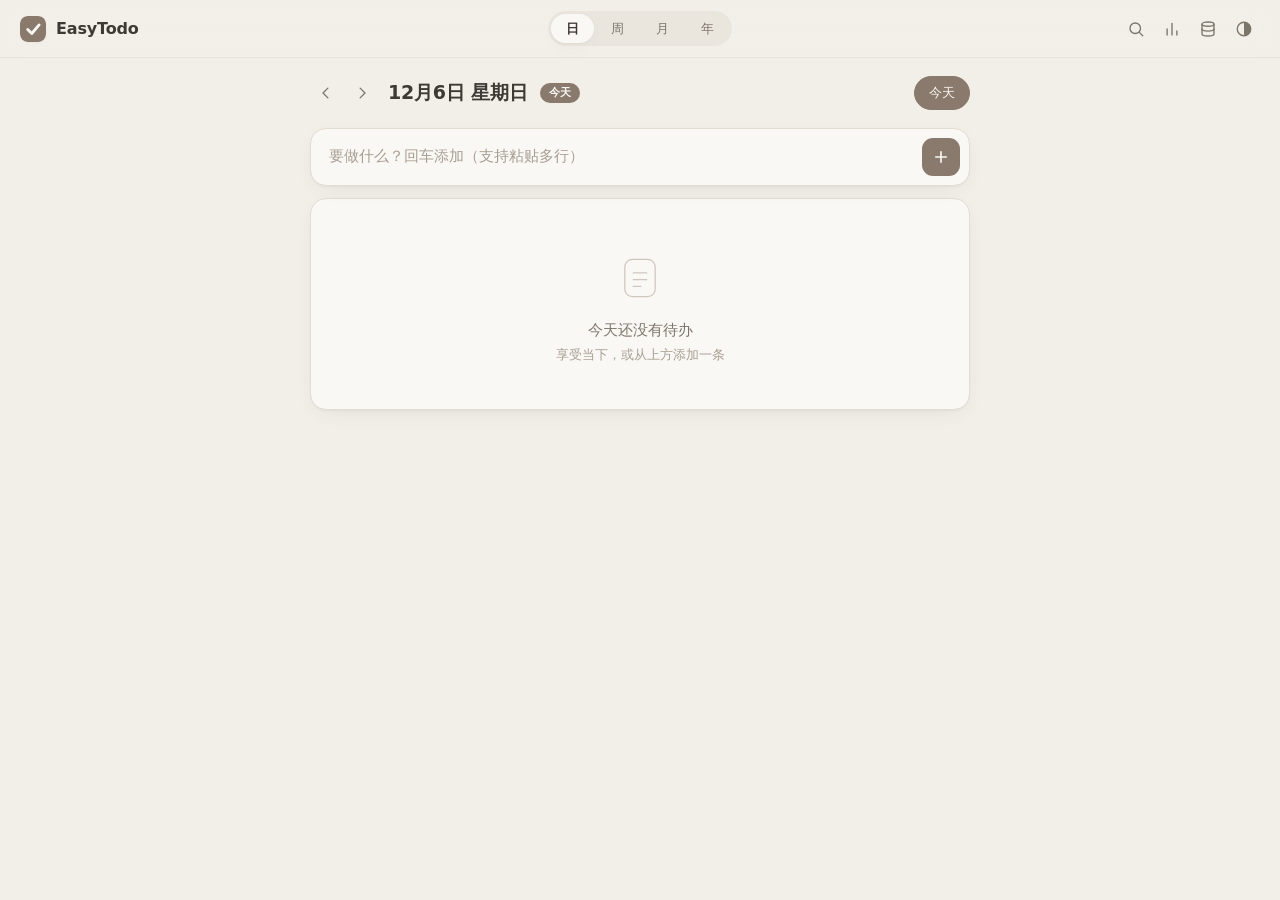
==== commit ccceb538: "Add full-screen stats page with hand-written SVG charts (trend, heatmap, radar, hours, months, backl" ====
--- a/EasyTodo.html
+++ b/EasyTodo.html
@@ -17,6 +17,7 @@
 <link rel="stylesheet" href="css/base.css">
 <link rel="stylesheet" href="css/app.css">
 <link rel="stylesheet" href="css/calendar.css">
+<link rel="stylesheet" href="css/stats.css">
 <script defer src="js/utils.js"></script>
 <script defer src="js/store.js"></script>
 <script defer src="js/filestore.js"></script>
@@ -26,6 +27,7 @@
 <script defer src="js/view-month.js"></script>
 <script defer src="js/view-year.js"></script>
 <script defer src="js/rail.js"></script>
+<script defer src="js/stats.js"></script>
 <script defer src="js/app.js"></script>
 </head>
 <body>
@@ -44,6 +46,9 @@
     <div class="actions">
       <button class="icon-btn" id="btn-search" title="搜索（/）" aria-label="搜索">
         <svg viewBox="0 0 24 24"><circle cx="11" cy="11" r="7"/><path d="M16.5 16.5 21 21"/></svg>
+      </button>
+      <button class="icon-btn" id="btn-stats" title="数据统计" aria-label="数据统计">
+        <svg viewBox="0 0 24 24"><path d="M5.5 20V12"/><path d="M12 20V4.5"/><path d="M18.5 20v-5.5"/></svg>
       </button>
       <div class="theme-wrap" id="data-wrap">
         <button class="icon-btn" id="btn-data" title="数据存储" aria-label="数据存储" aria-haspopup="true">
@@ -81,6 +86,21 @@
   <aside id="rail-right" class="rail" aria-label="今日概览"></aside>
 </div>
 
+<!-- 数据统计页：全屏覆盖层（专属页面，含返回按钮；内容由 stats.js 渲染） -->
+<section id="stats-page" hidden aria-label="数据统计">
+  <header class="sp-top">
+    <div class="sp-top-in">
+      <button class="sp-back" id="stats-back" type="button">
+        <svg viewBox="0 0 24 24"><path d="M14.5 5.5 8 12l6.5 6.5"/></svg>
+        <span>返回</span>
+      </button>
+      <h2 class="sp-title">数据统计</h2>
+      <span class="sp-total" id="sp-total"></span>
+    </div>
+  </header>
+  <div class="sp-body" id="sp-body"></div>
+</section>
+
 <div id="toast" role="status" aria-live="polite">
   <span id="toast-msg"></span>
   <button id="toast-act" hidden></button>
--- a/css/stats.css
+++ b/css/stats.css
@@ -0,0 +1,343 @@
+/* ============================================================
+   EasyTodo · stats.css
+   数据统计页：全屏覆盖层 · KPI 概览 · 手写 SVG 图表 · 热力图 · tooltip
+   颜色全部走主题变量，6 套莫兰迪主题自动适配
+   ============================================================ */
+
+/* ---------- 页面骨架 ---------- */
+#stats-page {
+  position: fixed;
+  inset: 0;
+  z-index: 45;
+  overflow-y: auto;
+  background: var(--bg);
+  animation: sp-page .3s var(--ease);
+}
+@keyframes sp-page {
+  from { opacity: 0; transform: translateY(10px); }
+}
+
+.sp-top {
+  position: sticky;
+  top: 0;
+  z-index: 5;
+  background: color-mix(in srgb, var(--bg) 82%, transparent);
+  -webkit-backdrop-filter: blur(14px) saturate(1.4);
+  backdrop-filter: blur(14px) saturate(1.4);
+  border-bottom: 1px solid color-mix(in srgb, var(--border) 62%, transparent);
+}
+.sp-top-in {
+  max-width: 1160px;
+  margin: 0 auto;
+  height: 58px;
+  padding: 0 20px;
+  display: flex;
+  align-items: center;
+  gap: 14px;
+}
+.sp-back {
+  flex: none;
+  display: flex;
+  align-items: center;
+  gap: 6px;
+  padding: 6px 14px 6px 10px;
+  border-radius: 999px;
+  border: 1px solid var(--border);
+  background: var(--surface);
+  color: var(--text-2);
+  font-size: 13px;
+  transition: color var(--dur), border-color var(--dur), background-color var(--dur);
+}
+.sp-back:hover { color: var(--text); border-color: var(--border-strong); background: var(--surface-2); }
+.sp-back svg {
+  width: 15px; height: 15px;
+  fill: none; stroke: currentColor;
+  stroke-width: 2; stroke-linecap: round; stroke-linejoin: round;
+}
+.sp-title { font-size: 18px; font-weight: 650; letter-spacing: -.01em; }
+.sp-total {
+  margin-left: auto;
+  font-size: 12.5px;
+  color: var(--text-3);
+  font-variant-numeric: tabular-nums;
+}
+
+.sp-body {
+  max-width: 1160px;
+  margin: 0 auto;
+  padding: 20px 20px 90px;
+}
+
+/* ---------- KPI 概览 ---------- */
+.sp-kpis {
+  display: grid;
+  grid-template-columns: repeat(6, 1fr);
+  gap: 12px;
+  margin-bottom: 14px;
+}
+.sp-kpi {
+  background: var(--surface);
+  border: 1px solid var(--border);
+  border-radius: var(--radius-l);
+  box-shadow: var(--shadow-1);
+  padding: 13px 15px 12px;
+  min-width: 0;
+}
+.sp-kpi .k {
+  display: flex;
+  align-items: center;
+  gap: 6px;
+  font-size: 11.5px;
+  letter-spacing: .04em;
+  color: var(--text-3);
+  white-space: nowrap;
+}
+.sp-kpi .k i {
+  flex: none;
+  width: 7px;
+  height: 7px;
+  border-radius: 2.5px;
+  background: var(--kc, var(--accent));
+}
+.sp-kpi b {
+  display: block;
+  margin-top: 7px;
+  font-size: 25px;
+  line-height: 1.1;
+  font-weight: 700;
+  letter-spacing: -.02em;
+  font-variant-numeric: tabular-nums;
+}
+.sp-kpi b small { font-size: 12.5px; font-weight: 600; color: var(--text-3); letter-spacing: 0; }
+
+/* ---------- 图表卡片网格 ---------- */
+.sp-grid {
+  display: grid;
+  grid-template-columns: repeat(2, minmax(0, 1fr));
+  gap: 14px;
+}
+.sp-card {
+  background: var(--surface);
+  border: 1px solid var(--border);
+  border-radius: var(--radius-l);
+  box-shadow: var(--shadow-1);
+  padding: 16px 18px 14px;
+  min-width: 0;
+}
+.sp-card.wide { grid-column: 1 / -1; }
+.sp-card h3 { font-size: 14.5px; font-weight: 650; }
+.sp-sub { font-size: 11.5px; color: var(--text-3); margin-top: 2px; }
+.sp-chart { margin-top: 10px; }
+.sp-chart svg { width: 100%; height: auto; display: block; }
+.sp-chart text {
+  fill: var(--text-3);
+  font-size: 10px;
+  font-family: var(--font);
+  font-variant-numeric: tabular-nums;
+}
+.sp-chart .gline { stroke: var(--border); stroke-width: 1; stroke-dasharray: 3 4; }
+.sp-nil { padding: 34px 0 30px; text-align: center; font-size: 12.5px; color: var(--text-3); }
+
+/* —— 趋势图（SVG 柱 + 平滑均线 + 渐变面积） —— */
+.sp-bar { fill: var(--accent); fill-opacity: .5; transition: fill-opacity .15s; cursor: default; }
+.sp-bar:hover { fill-opacity: 1; }
+.sp-line {
+  stroke: var(--accent);
+  stroke-width: 2.2;
+  stroke-linecap: round;
+  stroke-linejoin: round;
+}
+.sp-area { stroke: none; }
+
+/* —— 时段分布 —— */
+.sp-hbar { fill: var(--accent); fill-opacity: .34; transition: fill-opacity .15s; cursor: default; }
+.sp-hbar:hover { fill-opacity: .75; }
+.sp-hbar.hot { fill-opacity: 1; }
+
+/* —— 雷达图 —— */
+.sp-radar { max-width: 264px; margin: 2px auto 0; }
+.sp-radar .rline { fill: none; stroke: var(--border); }
+.sp-radar .spoke { stroke: var(--border); }
+.sp-radar .poly {
+  fill: var(--accent);
+  fill-opacity: .16;
+  stroke: var(--accent);
+  stroke-width: 1.8;
+  stroke-linejoin: round;
+}
+.sp-radar .dot { fill: var(--accent); cursor: default; }
+.sp-radar .lab { font-size: 10.5px; }
+
+/* —— 活动热力（GitHub 风格 div 网格） —— */
+.hm { display: flex; gap: 7px; }
+.hm-days {
+  flex: none;
+  display: grid;
+  grid-template-rows: repeat(7, 13px);
+  gap: 3px;
+  padding-top: 18px;
+  font-size: 9.5px;
+  color: var(--text-3);
+}
+.hm-days span { line-height: 13px; }
+.hm-scroll { flex: 1; min-width: 0; overflow-x: auto; padding-bottom: 2px; }
+.hm-inner { width: max-content; }
+.hm-months { position: relative; height: 16px; margin-bottom: 2px; font-size: 10px; color: var(--text-3); }
+.hm-months span { position: absolute; top: 0; white-space: nowrap; }
+.hm-grid {
+  display: grid;
+  grid-auto-flow: column;
+  grid-template-rows: repeat(7, 13px);
+  gap: 3px;
+  width: max-content;
+}
+.hm-c { width: 13px; height: 13px; border-radius: 3px; }
+.hm-l0 { background: var(--surface-2); }
+.hm-l1 { background: color-mix(in srgb, var(--accent) 26%, var(--surface-2)); }
+.hm-l2 { background: color-mix(in srgb, var(--accent) 50%, var(--surface-2)); }
+.hm-l3 { background: color-mix(in srgb, var(--accent) 74%, var(--surface-2)); }
+.hm-l4 { background: var(--accent); }
+.hm-c.today { box-shadow: inset 0 0 0 1.4px var(--text-2); }
+.hm-legend {
+  display: flex;
+  align-items: center;
+  justify-content: flex-end;
+  gap: 4px;
+  margin-top: 10px;
+  font-size: 10.5px;
+  color: var(--text-3);
+}
+.hm-legend i { width: 11px; height: 11px; border-radius: 3px; }
+
+/* —— 近 6 个月（div 柱） —— */
+.sp-mchart {
+  display: flex;
+  align-items: stretch;
+  gap: 12px;
+  height: 178px;
+  margin-top: 12px;
+  padding: 0 2px;
+}
+.sp-mcol {
+  flex: 1;
+  min-width: 0;
+  display: flex;
+  flex-direction: column;
+  align-items: center;
+  gap: 5px;
+}
+.sp-mval { font-size: 12px; font-weight: 650; color: var(--text-2); font-variant-numeric: tabular-nums; }
+.sp-mcol.hot .sp-mval { color: var(--text); }
+.sp-mtrack { flex: 1; width: 100%; min-height: 0; display: flex; align-items: flex-end; justify-content: center; }
+.sp-mbar {
+  width: min(100%, 44px);
+  border-radius: 7px 7px 3px 3px;
+  background: color-mix(in srgb, var(--accent) 55%, var(--surface-2));
+  transition: filter .15s;
+  cursor: default;
+}
+.sp-mbar:hover { filter: brightness(1.08); }
+.sp-mcol.hot .sp-mbar { background: var(--accent); }
+.sp-mlab { font-size: 11px; color: var(--text-3); white-space: nowrap; }
+
+/* —— 积压年龄（分段横条） —— */
+.bl { display: flex; flex-direction: column; gap: 11px; margin-top: 16px; }
+.bl-row {
+  display: grid;
+  grid-template-columns: 64px minmax(0, 1fr) 30px;
+  align-items: center;
+  gap: 10px;
+}
+.bl-lab { font-size: 12px; color: var(--text-2); white-space: nowrap; }
+.bl-track { height: 10px; border-radius: 6px; background: var(--surface-2); overflow: hidden; }
+.bl-fill {
+  display: block;
+  height: 100%;
+  border-radius: 6px;
+  background: var(--bc, var(--accent));
+  transform-origin: 0 50%;
+  min-width: 2px;
+}
+.bl-num {
+  font-size: 12px;
+  font-weight: 650;
+  color: var(--text-2);
+  text-align: right;
+  font-variant-numeric: tabular-nums;
+}
+
+/* ---------- 入场动画（.sp-anim 且未开启"减弱动效"时生效） ---------- */
+.sp-anim .sp-bar, .sp-anim .sp-hbar {
+  transform-box: fill-box;
+  transform-origin: 50% 100%;
+  animation: sp-bar .5s var(--ease) both;
+  animation-delay: var(--d, 0s);
+}
+@keyframes sp-bar { from { transform: scaleY(0); } }
+.sp-anim .sp-mbar {
+  transform-origin: 50% 100%;
+  animation: sp-bar .55s var(--ease) both;
+  animation-delay: var(--d, 0s);
+}
+.sp-anim .bl-fill {
+  animation: sp-fillx .6s var(--ease) both;
+  animation-delay: var(--d, 0s);
+}
+@keyframes sp-fillx { from { transform: scaleX(0); } }
+.sp-anim .sp-area { animation: sp-fade .7s ease .35s both; }
+@keyframes sp-fade { from { opacity: 0; } }
+.sp-anim .hm-c { animation: sp-fade .3s ease both; animation-delay: var(--d, 0s); }
+
+/* ---------- tooltip（页面级单例，fixed 定位 + 视口夹紧） ---------- */
+.sp-tip {
+  position: fixed;
+  z-index: 95;
+  max-width: 260px;
+  padding: 7px 11px;
+  border-radius: 9px;
+  background: var(--text);
+  color: var(--bg);
+  font-size: 12px;
+  line-height: 1.45;
+  white-space: nowrap;
+  box-shadow: var(--shadow-2);
+  pointer-events: none;
+  opacity: 0;
+  transform: translateY(4px);
+  transition: opacity .12s ease, transform .12s ease;
+}
+.sp-tip.show { opacity: 1; transform: none; }
+
+/* ---------- 整页空状态 ---------- */
+.sp-empty {
+  min-height: calc(100vh - 58px);
+  display: flex;
+  flex-direction: column;
+  align-items: center;
+  justify-content: center;
+  gap: 4px;
+  text-align: center;
+  padding: 20px;
+  color: var(--text-3);
+}
+.sp-empty svg {
+  width: 46px; height: 46px;
+  margin-bottom: 8px;
+  fill: none; stroke: currentColor;
+  stroke-width: 1.5; stroke-linecap: round;
+  opacity: .55;
+}
+.sp-empty .t1 { font-size: 15px; color: var(--text-2); font-weight: 550; }
+
+/* ---------- 响应式 ---------- */
+@media (max-width: 900px) {
+  .sp-kpis { grid-template-columns: repeat(3, 1fr); }
+  .sp-grid { grid-template-columns: 1fr; }
+}
+@media (max-width: 560px) {
+  .sp-kpis { grid-template-columns: repeat(2, 1fr); }
+  .sp-kpi b { font-size: 21px; }
+  .sp-body { padding: 14px 12px 70px; }
+  .sp-top-in { padding: 0 12px; gap: 10px; }
+  .sp-title { font-size: 16px; }
+}
